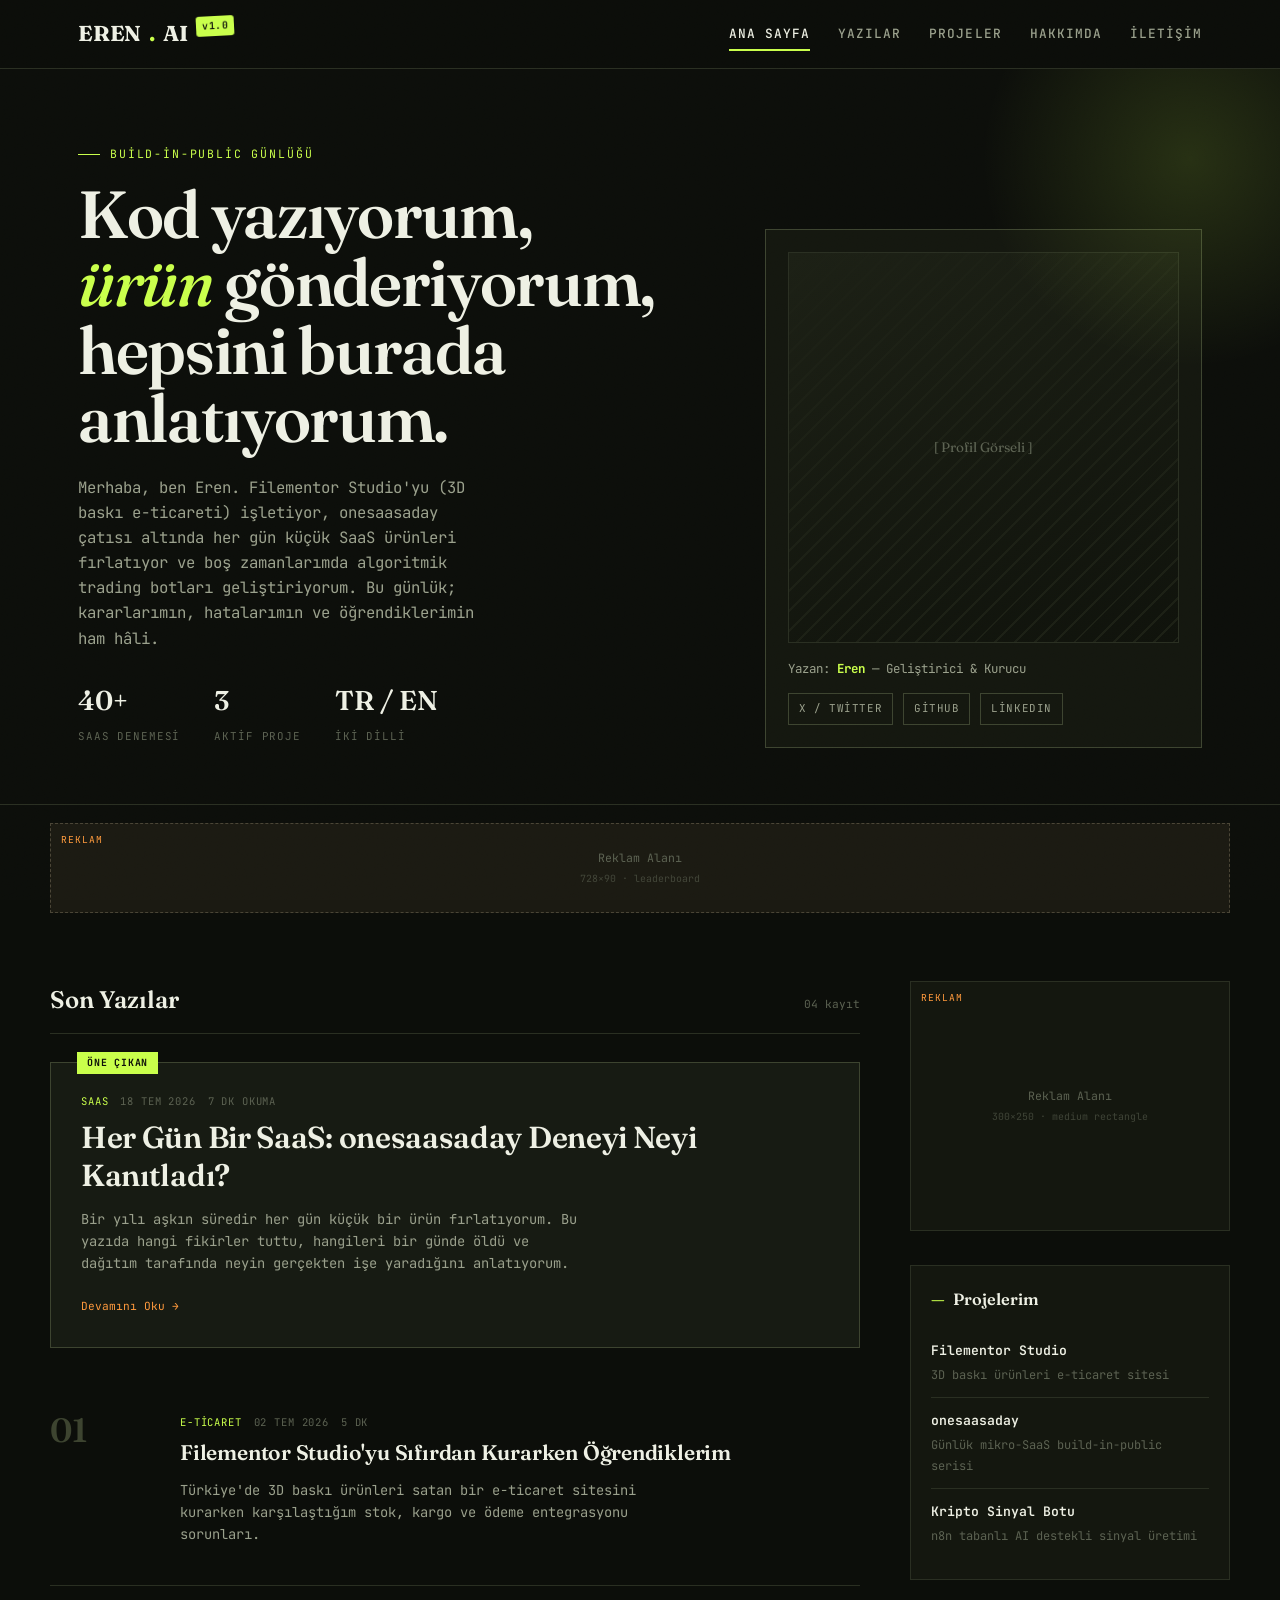
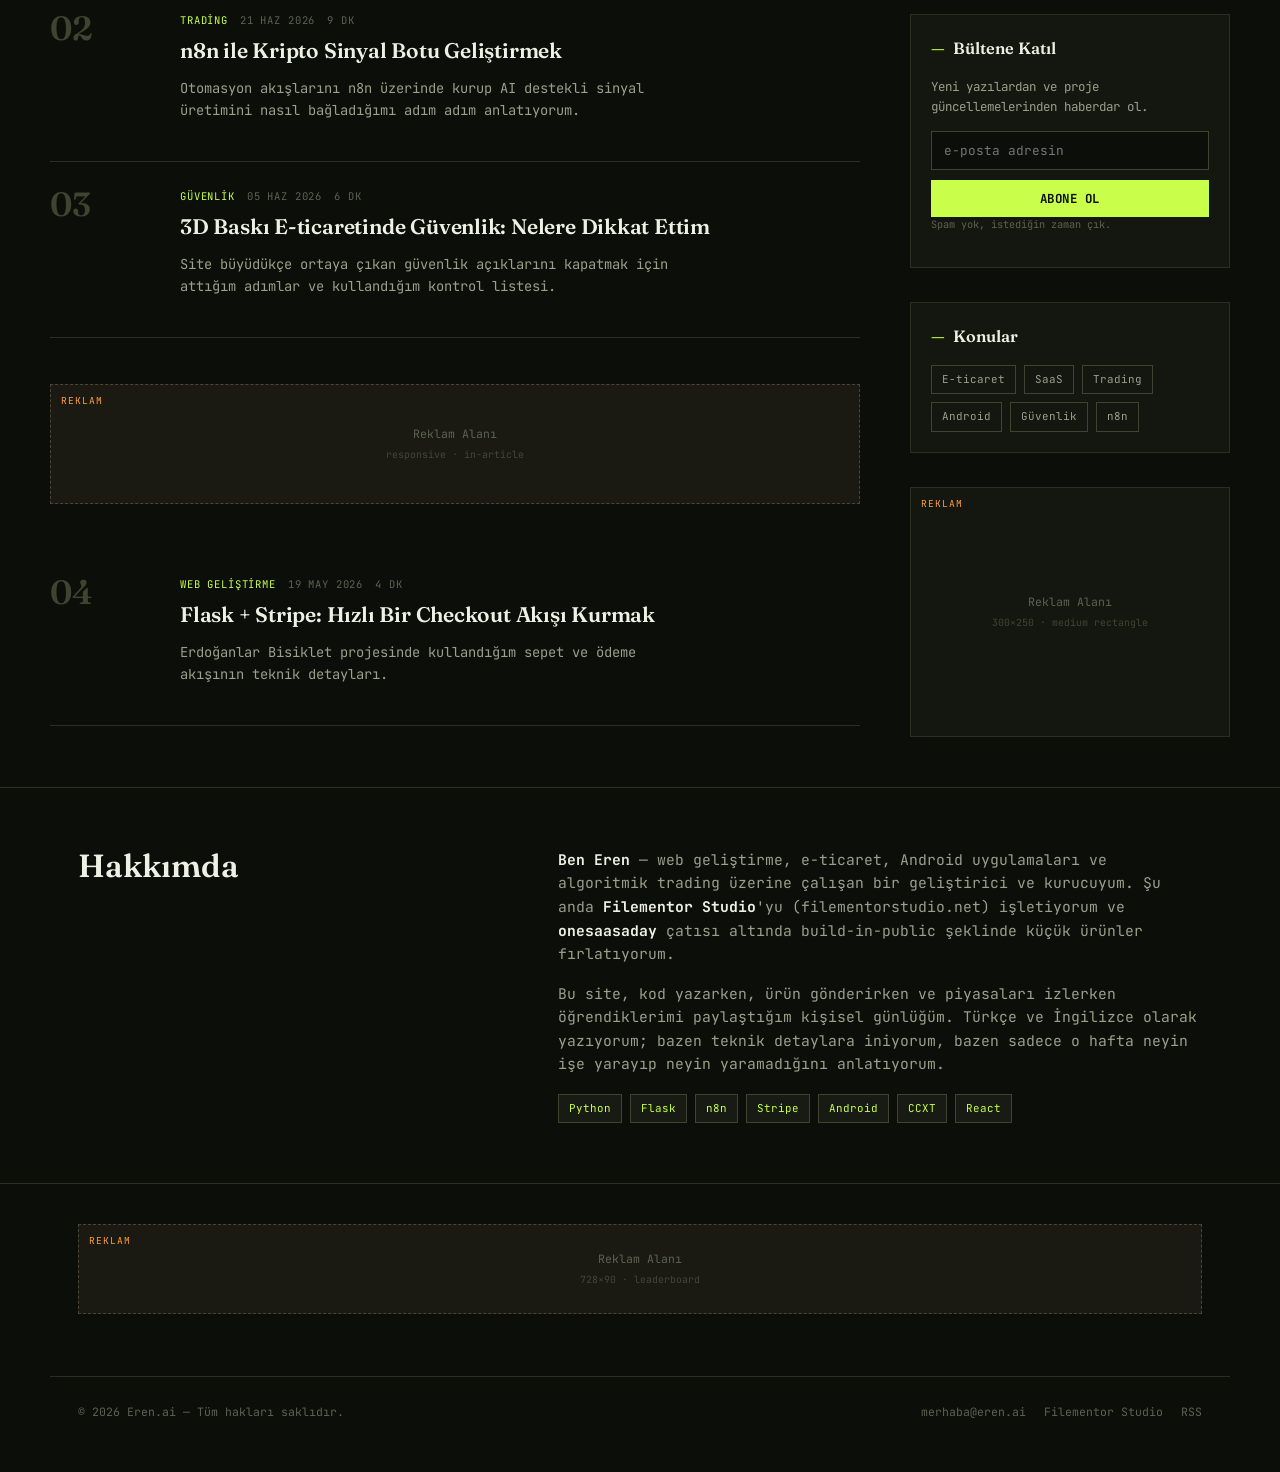
==== index.html @ 1135fdbc "Add files via upload" ====
<!DOCTYPE html>
<html lang="tr">
<head>
<meta charset="UTF-8">
<meta name="viewport" content="width=device-width, initial-scale=1.0">
<title>Eren.ai — Kod, Ticaret ve Build-in-Public Günlüğü</title>
<meta name="description" content="Filementor Studio, onesaasaday ve algoritmik trading üzerine build-in-public günlüğü.">
<link rel="stylesheet" href="css/style.css">
</head>
<body>

<header class="topbar">
  <div class="wrap">
    <a href="index.html" class="logo">EREN<span class="dot">.</span>AI <span class="tag">v1.0</span></a>
    <nav class="main-nav">
      <a href="index.html" class="active">Ana Sayfa</a>
      <a href="#yazilar">Yazılar</a>
      <a href="#projeler">Projeler</a>
      <a href="#hakkimda">Hakkımda</a>
      <a href="#iletisim">İletişim</a>
    </nav>
    <button class="nav-toggle">☰</button>
  </div>
</header>

<section class="hero">
  <div class="wrap hero-grid">
    <div>
      <p class="eyebrow">build-in-public günlüğü</p>
      <h1 class="hero-title">Kod yazıyorum,<br><em>ürün</em> gönderiyorum,<br>hepsini burada anlatıyorum.</h1>
      <p class="hero-desc">
        Merhaba, ben Eren. Filementor Studio'yu (3D baskı e-ticareti) işletiyor, onesaasaday
        çatısı altında her gün küçük SaaS ürünleri fırlatıyor ve boş zamanlarımda algoritmik
        trading botları geliştiriyorum. Bu günlük; kararlarımın, hatalarımın ve öğrendiklerimin
        ham hâli.
      </p>
      <div class="hero-stats">
        <div class="stat"><b>40+</b><span>SaaS Denemesi</span></div>
        <div class="stat"><b>3</b><span>Aktif Proje</span></div>
        <div class="stat"><b>TR / EN</b><span>İki Dilli</span></div>
      </div>
    </div>
    <div class="avatar-block">
      <div class="frame">[ Profil Görseli ]</div>
      <div class="handle">Yazan: <b>Eren</b> — Geliştirici &amp; Kurucu</div>
      <div class="social-row">
        <a href="#" target="_blank" rel="noopener">X / Twitter</a>
        <a href="#" target="_blank" rel="noopener">GitHub</a>
        <a href="#" target="_blank" rel="noopener">LinkedIn</a>
      </div>
    </div>
  </div>
</section>

<!-- ============ TOP LEADERBOARD AD ============ -->
<div class="wrap ad-leaderboard-wrap">
  <div class="ad-slot ad-leaderboard" id="ad-slot-top">
    <span class="ad-label">Reklam</span>
    <span class="ad-placeholder">Reklam Alanı</span>
    <span class="ad-size">728×90 · leaderboard</span>
  </div>
</div>

<main class="wrap content-grid" id="yazilar">
  <div class="posts-col">

    <div class="section-head">
      <h2>Son Yazılar</h2>
      <span class="count">04 kayıt</span>
    </div>

    <!-- Featured post -->
    <article class="featured">
      <div class="post-meta"><span class="cat">SaaS</span><span>18 Tem 2026</span><span>7 dk okuma</span></div>
      <h2 class="post-title"><a href="post.html">Her Gün Bir SaaS: onesaasaday Deneyi Neyi Kanıtladı?</a></h2>
      <p class="post-excerpt">
        Bir yılı aşkın süredir her gün küçük bir ürün fırlatıyorum. Bu yazıda hangi fikirler
        tuttu, hangileri bir günde öldü ve dağıtım tarafında neyin gerçekten işe yaradığını
        anlatıyorum.
      </p>
      <a class="read-more" href="post.html">Devamını Oku →</a>
    </article>

    <div class="post-list">
      <article class="post-card">
        <div class="pnum">01</div>
        <div>
          <div class="post-meta"><span class="cat">E-ticaret</span><span>02 Tem 2026</span><span>5 dk</span></div>
          <h3 class="post-title"><a href="post.html">Filementor Studio'yu Sıfırdan Kurarken Öğrendiklerim</a></h3>
          <p class="post-excerpt">Türkiye'de 3D baskı ürünleri satan bir e-ticaret sitesini kurarken karşılaştığım stok, kargo ve ödeme entegrasyonu sorunları.</p>
        </div>
      </article>

      <article class="post-card">
        <div class="pnum">02</div>
        <div>
          <div class="post-meta"><span class="cat">Trading</span><span>21 Haz 2026</span><span>9 dk</span></div>
          <h3 class="post-title"><a href="post.html">n8n ile Kripto Sinyal Botu Geliştirmek</a></h3>
          <p class="post-excerpt">Otomasyon akışlarını n8n üzerinde kurup AI destekli sinyal üretimini nasıl bağladığımı adım adım anlatıyorum.</p>
        </div>
      </article>

      <article class="post-card">
        <div class="pnum">03</div>
        <div>
          <div class="post-meta"><span class="cat">Güvenlik</span><span>05 Haz 2026</span><span>6 dk</span></div>
          <h3 class="post-title"><a href="post.html">3D Baskı E-ticaretinde Güvenlik: Nelere Dikkat Ettim</a></h3>
          <p class="post-excerpt">Site büyüdükçe ortaya çıkan güvenlik açıklarını kapatmak için attığım adımlar ve kullandığım kontrol listesi.</p>
        </div>
      </article>

      <!-- ============ INLINE AD ============ -->
      <div class="ad-slot ad-inline" id="ad-slot-inline">
        <span class="ad-label">Reklam</span>
        <span class="ad-placeholder">Reklam Alanı</span>
        <span class="ad-size">responsive · in-article</span>
      </div>

      <article class="post-card">
        <div class="pnum">04</div>
        <div>
          <div class="post-meta"><span class="cat">Web Geliştirme</span><span>19 May 2026</span><span>4 dk</span></div>
          <h3 class="post-title"><a href="post.html">Flask + Stripe: Hızlı Bir Checkout Akışı Kurmak</a></h3>
          <p class="post-excerpt">Erdoğanlar Bisiklet projesinde kullandığım sepet ve ödeme akışının teknik detayları.</p>
        </div>
      </article>
    </div>
  </div>

  <aside class="sidebar" id="projeler">
    <div class="side-block ad-slot ad-rect" id="ad-slot-sidebar-top">
      <span class="ad-label">Reklam</span>
      <span class="ad-placeholder">Reklam Alanı</span>
      <span class="ad-size">300×250 · medium rectangle</span>
    </div>

    <div class="side-block">
      <h3>Projelerim</h3>
      <a class="project-item" href="https://filementorstudio.net" target="_blank" rel="noopener">
        <span class="pname">Filementor Studio</span>
        <span class="pdesc">3D baskı ürünleri e-ticaret sitesi</span>
      </a>
      <a class="project-item" href="#" target="_blank" rel="noopener">
        <span class="pname">onesaasaday</span>
        <span class="pdesc">Günlük mikro-SaaS build-in-public serisi</span>
      </a>
      <a class="project-item" href="#" target="_blank" rel="noopener">
        <span class="pname">Kripto Sinyal Botu</span>
        <span class="pdesc">n8n tabanlı AI destekli sinyal üretimi</span>
      </a>
    </div>

    <div class="side-block newsletter">
      <h3>Bültene Katıl</h3>
      <p>Yeni yazılardan ve proje güncellemelerinden haberdar ol.</p>
      <form onsubmit="event.preventDefault(); alert('Form gönderimi için bir e-posta servisi (ör. Mailchimp, Buttondown) bağlamanız gerekir.');">
        <input type="email" placeholder="e-posta adresin" required>
        <button type="submit">Abone Ol</button>
      </form>
      <p class="fine">Spam yok, istediğin zaman çık.</p>
    </div>

    <div class="side-block">
      <h3>Konular</h3>
      <div class="tag-cloud">
        <a href="#">E-ticaret</a>
        <a href="#">SaaS</a>
        <a href="#">Trading</a>
        <a href="#">Android</a>
        <a href="#">Güvenlik</a>
        <a href="#">n8n</a>
      </div>
    </div>

    <div class="side-block ad-slot ad-rect" id="ad-slot-sidebar-bottom">
      <span class="ad-label">Reklam</span>
      <span class="ad-placeholder">Reklam Alanı</span>
      <span class="ad-size">300×250 · medium rectangle</span>
    </div>
  </aside>
</main>

<section class="about-strip" id="hakkimda">
  <div class="wrap about-grid">
    <h2>Hakkımda</h2>
    <div class="about-copy">
      <p>
        <strong>Ben Eren</strong> — web geliştirme, e-ticaret, Android uygulamaları ve
        algoritmik trading üzerine çalışan bir geliştirici ve kurucuyum. Şu anda
        <strong>Filementor Studio</strong>'yu (filementorstudio.net) işletiyorum ve
        <strong>onesaasaday</strong> çatısı altında build-in-public şeklinde küçük ürünler
        fırlatıyorum.
      </p>
      <p>
        Bu site, kod yazarken, ürün gönderirken ve piyasaları izlerken öğrendiklerimi
        paylaştığım kişisel günlüğüm. Türkçe ve İngilizce olarak yazıyorum; bazen teknik
        detaylara iniyorum, bazen sadece o hafta neyin işe yarayıp neyin yaramadığını anlatıyorum.
      </p>
      <div class="skill-tags">
        <span>Python</span><span>Flask</span><span>n8n</span><span>Stripe</span>
        <span>Android</span><span>CCXT</span><span>React</span>
      </div>
    </div>
  </div>
</section>

<!-- ============ FOOTER AD ============ -->
<div class="wrap" style="padding-top:40px;">
  <div class="ad-slot ad-footer" id="ad-slot-footer">
    <span class="ad-label">Reklam</span>
    <span class="ad-placeholder">Reklam Alanı</span>
    <span class="ad-size">728×90 · leaderboard</span>
  </div>
</div>

<footer id="iletisim">
  <div class="wrap footer-grid">
    <div>© 2026 Eren.ai — Tüm hakları saklıdır.</div>
    <div class="flinks">
      <a href="mailto:merhaba@eren.ai">merhaba@eren.ai</a>
      <a href="https://filementorstudio.net" target="_blank" rel="noopener">Filementor Studio</a>
      <a href="#">RSS</a>
    </div>
  </div>
</footer>

<script src="js/script.js"></script>
</body>
</html>
---- css/style.css ----
/* =========================================================
   EREN.AI — build-in-public dev journal
   Aesthetic: dark terminal-editorial, serif display + mono meta,
   lime/amber accent, grain texture, asymmetric grid.
   ========================================================= */

@import url('https://fonts.googleapis.com/css2?family=Fraunces:ital,opsz,wght@0,9..144,300;0,9..144,500;0,9..144,600;0,9..144,700;1,9..144,500&family=JetBrains+Mono:wght@400;500;600;700&display=swap');

:root{
  --bg:            #0c0e0a;
  --bg-raised:     #14170f;
  --bg-card:       #171b13;
  --ink:           #eef0e4;
  --ink-dim:       #9aa08c;
  --ink-faint:     #5c6252;
  --lime:          #c9ff4b;
  --lime-dim:      #7f9c3a;
  --amber:         #ff9a3d;
  --line:          #2a2f22;
  --line-bright:   #3d4430;
  --ad-border:     #4a4536;
  --ad-bg:         #1b1a12;

  --serif: 'Fraunces', Georgia, serif;
  --mono: 'JetBrains Mono', 'SFMono-Regular', Menlo, monospace;

  --max: 1180px;
}

*{ box-sizing: border-box; }
html{ scroll-behavior: smooth; }

body{
  margin:0;
  background: var(--bg);
  color: var(--ink);
  font-family: var(--mono);
  font-size: 16px;
  line-height: 1.6;
  position: relative;
}

/* grain overlay */
body::before{
  content:"";
  position: fixed; inset:0;
  pointer-events:none;
  z-index: 500;
  opacity:.05;
  background-image: url("data:image/svg+xml,%3Csvg xmlns='http://www.w3.org/2000/svg' width='120' height='120'%3E%3Cfilter id='n'%3E%3CfeTurbulence type='fractalNoise' baseFrequency='0.9' numOctaves='2' stitchTiles='stitch'/%3E%3C/filter%3E%3Crect width='100%25' height='100%25' filter='url(%23n)'/%3E%3C/svg%3E");
  mix-blend-mode: overlay;
}

a{ color: inherit; text-decoration: none; }
img{ max-width:100%; display:block; }

.wrap{ max-width: var(--max); margin: 0 auto; padding: 0 28px; }

::selection{ background: var(--lime); color:#0c0e0a; }

/* -------------------- top bar -------------------- */
.topbar{
  border-bottom: 1px solid var(--line);
  position: sticky; top:0; z-index: 100;
  background: rgba(12,14,10,.88);
  backdrop-filter: blur(8px);
}
.topbar .wrap{
  display:flex; align-items:center; justify-content:space-between;
  height: 68px;
}
.logo{
  font-family: var(--serif);
  font-weight: 700;
  font-size: 1.35rem;
  letter-spacing: -.01em;
  display:flex; align-items:center; gap:8px;
}
.logo .dot{ color: var(--lime); }
.logo .tag{
  font-family: var(--mono); font-size:.62rem; font-weight:600;
  color: var(--bg); background: var(--lime);
  padding: 2px 6px; border-radius: 3px; letter-spacing:.06em;
  transform: translateY(-8px) rotate(-3deg);
}
nav.main-nav{ display:flex; gap: 28px; align-items:center; }
nav.main-nav a{
  font-size:.8rem; text-transform:uppercase; letter-spacing:.08em;
  color: var(--ink-dim); font-weight:500;
  position:relative; padding: 4px 0;
}
nav.main-nav a:hover{ color: var(--lime); }
nav.main-nav a.active{ color: var(--ink); }
nav.main-nav a.active::after{
  content:""; position:absolute; left:0; right:0; bottom:-3px; height:2px; background: var(--lime);
}
.nav-toggle{ display:none; background:none; border:1px solid var(--line-bright); color:var(--ink); padding:8px 10px; border-radius:4px; font-family:var(--mono); }

/* -------------------- hero -------------------- */
.hero{
  padding: 76px 0 56px;
  border-bottom: 1px solid var(--line);
  position: relative;
  overflow: hidden;
}
.hero::after{
  content:""; position:absolute; top:-120px; right:-120px;
  width:420px; height:420px; border-radius:50%;
  background: radial-gradient(circle, rgba(201,255,75,.14), transparent 70%);
  pointer-events:none;
}
.hero-grid{
  display:grid; grid-template-columns: 1.3fr .9fr; gap: 56px; align-items:end;
}
.eyebrow{
  font-size:.72rem; letter-spacing:.16em; text-transform:uppercase;
  color: var(--lime); margin: 0 0 18px; display:flex; align-items:center; gap:10px;
}
.eyebrow::before{ content:""; width:22px; height:1px; background:var(--lime); display:inline-block; }
h1.hero-title{
  font-family: var(--serif);
  font-weight: 600;
  font-size: clamp(2.6rem, 5.2vw, 4.4rem);
  line-height: 1.02;
  letter-spacing: -.02em;
  margin: 0 0 22px;
}
h1.hero-title em{ font-style: italic; color: var(--lime); font-weight:500; }
.hero-desc{
  color: var(--ink-dim); font-size: .98rem; max-width: 46ch; margin: 0 0 28px;
}
.hero-stats{ display:flex; gap: 34px; flex-wrap:wrap; }
.stat b{ display:block; font-family: var(--serif); font-size:1.7rem; color: var(--ink); font-weight:600; }
.stat span{ font-size:.68rem; color: var(--ink-faint); text-transform:uppercase; letter-spacing:.08em; }

.avatar-block{
  border: 1px solid var(--line-bright);
  background: var(--bg-raised);
  padding: 22px;
  position: relative;
}
.avatar-block .frame{
  aspect-ratio: 1/1;
  background:
    repeating-linear-gradient(135deg, #1c2015 0 2px, transparent 2px 14px),
    linear-gradient(160deg, #1c2015, #0f120b);
  border: 1px solid var(--line);
  display:flex; align-items:center; justify-content:center;
  font-family: var(--serif); color: var(--ink-faint); font-size:.85rem; text-align:center;
  margin-bottom: 16px;
}
.avatar-block .handle{ font-size:.78rem; color: var(--ink-dim); }
.avatar-block .handle b{ color: var(--lime); }
.social-row{ display:flex; gap:10px; margin-top:14px; flex-wrap:wrap; }
.social-row a{
  font-size:.68rem; border:1px solid var(--line-bright); padding:6px 10px;
  text-transform:uppercase; letter-spacing:.05em; color:var(--ink-dim);
}
.social-row a:hover{ color: var(--lime); border-color: var(--lime-dim); }

/* -------------------- ad slots -------------------- */
.ad-slot{
  border: 1px dashed var(--ad-border);
  background: var(--ad-bg);
  color: var(--ink-faint);
  display:flex; flex-direction:column; align-items:center; justify-content:center;
  text-align:center;
  position: relative;
  min-height: 100px;
}
.ad-slot .ad-label{
  position:absolute; top:8px; left:10px;
  font-size:.6rem; letter-spacing:.1em; text-transform:uppercase;
  color: var(--amber);
}
.ad-slot .ad-placeholder{ font-size:.72rem; color: var(--ink-faint); }
.ad-slot .ad-size{ font-size:.62rem; color: var(--ink-faint); margin-top:4px; opacity:.6; }

.ad-leaderboard{ min-height: 90px; margin: 0 0 8px; }
.ad-leaderboard-wrap{ padding: 18px 0 6px; }
.ad-rect{ min-height: 250px; }
.ad-inline{ min-height: 120px; margin: 46px 0; }
.ad-footer{ min-height: 90px; }

/* -------------------- layout: posts + sidebar -------------------- */
.content-grid{
  display:grid;
  grid-template-columns: 1fr 320px;
  gap: 50px;
  padding: 54px 0 20px;
}
.section-head{
  display:flex; align-items:baseline; justify-content:space-between;
  margin-bottom: 28px; border-bottom:1px solid var(--line); padding-bottom:14px;
}
.section-head h2{
  font-family: var(--serif); font-weight:600; font-size:1.5rem; margin:0;
}
.section-head .count{ font-size:.7rem; color: var(--ink-faint); }

.post-list{ display:flex; flex-direction:column; gap: 0; }
.post-card{
  display:grid; grid-template-columns: 108px 1fr; gap: 22px;
  padding: 26px 0; border-bottom: 1px solid var(--line);
  transition: transform .15s ease;
}
.post-card:hover{ transform: translateX(4px); }
.post-card .pnum{
  font-family: var(--serif); font-size: 2.1rem; color: var(--line-bright);
  font-weight:600; line-height:1;
}
.post-card:hover .pnum{ color: var(--lime-dim); }
.post-meta{
  display:flex; gap:12px; font-size:.66rem; text-transform:uppercase;
  letter-spacing:.08em; color: var(--ink-faint); margin-bottom:8px;
}
.post-meta .cat{ color: var(--lime); }
.post-title{
  font-family: var(--serif); font-size:1.32rem; font-weight:600;
  line-height:1.25; margin: 0 0 8px; letter-spacing:-.01em;
}
.post-card:hover .post-title{ color: var(--lime); }
.post-excerpt{ color: var(--ink-dim); font-size:.86rem; max-width: 62ch; }
.read-more{ font-size:.7rem; color: var(--amber); margin-top:10px; display:inline-block; }

/* featured post */
.featured{
  border: 1px solid var(--line-bright); background: var(--bg-card);
  padding: 30px; margin-bottom: 40px; position:relative;
}
.featured::before{
  content:"ÖNE ÇIKAN"; position:absolute; top:-11px; left:26px;
  background: var(--lime); color:#0c0e0a; font-size:.62rem; font-weight:700;
  padding:3px 10px; letter-spacing:.08em;
}
.featured .post-title{ font-size: 1.9rem; }

/* sidebar */
.sidebar{ display:flex; flex-direction:column; gap: 34px; }
.side-block{ border: 1px solid var(--line); padding: 20px; background: var(--bg-raised); }
.side-block h3{
  font-family: var(--serif); font-size:1.02rem; margin:0 0 16px; font-weight:600;
  display:flex; align-items:center; gap:8px;
}
.side-block h3::before{ content:"—"; color: var(--lime); }
.project-item{
  display:block; padding: 12px 0; border-bottom:1px solid var(--line);
  font-size:.82rem;
}
.project-item:last-child{ border-bottom:none; }
.project-item .pname{ color: var(--ink); font-weight:600; display:block; margin-bottom:3px; }
.project-item .pdesc{ color: var(--ink-faint); font-size:.75rem; }
.project-item:hover .pname{ color: var(--lime); }

.newsletter p{ font-size:.78rem; color: var(--ink-dim); margin: 0 0 14px; }
.newsletter form{ display:flex; flex-direction:column; gap:10px; }
.newsletter input{
  background: var(--bg); border:1px solid var(--line-bright); color: var(--ink);
  padding: 10px 12px; font-family: var(--mono); font-size:.8rem;
}
.newsletter input:focus{ outline: none; border-color: var(--lime); }
.newsletter button{
  background: var(--lime); color:#0c0e0a; border:none; padding: 10px 12px;
  font-family: var(--mono); font-weight:700; font-size:.78rem; letter-spacing:.04em;
  text-transform:uppercase; cursor:pointer;
}
.newsletter button:hover{ background: var(--amber); }
.newsletter .fine{ font-size:.64rem; color: var(--ink-faint); }

.tag-cloud{ display:flex; flex-wrap:wrap; gap:8px; }
.tag-cloud a{
  font-size:.68rem; border:1px solid var(--line-bright); padding:5px 10px;
  color: var(--ink-dim);
}
.tag-cloud a:hover{ color: var(--lime); border-color: var(--lime-dim); }

/* -------------------- about strip -------------------- */
.about-strip{
  border-top:1px solid var(--line); border-bottom:1px solid var(--line);
  padding: 60px 0; margin-top: 30px;
}
.about-grid{ display:grid; grid-template-columns: .8fr 1.2fr; gap: 50px; }
.about-grid h2{
  font-family: var(--serif); font-size: 2rem; font-weight:600; margin:0; line-height:1.15;
}
.about-copy p{ color: var(--ink-dim); font-size:.92rem; margin: 0 0 16px; }
.about-copy strong{ color: var(--ink); }
.skill-tags{ display:flex; flex-wrap:wrap; gap:8px; margin-top:18px; }
.skill-tags span{
  font-size:.68rem; background: var(--bg-card); border:1px solid var(--line-bright);
  padding:5px 10px; color: var(--lime);
}

/* -------------------- footer -------------------- */
footer{ padding: 40px 0 50px; }
.footer-grid{
  display:flex; justify-content:space-between; align-items:center; flex-wrap:wrap; gap:18px;
  padding-top: 26px; margin-top: 22px; border-top:1px solid var(--line);
  font-size:.72rem; color: var(--ink-faint);
}
.footer-grid .flinks{ display:flex; gap:18px; }
.footer-grid a:hover{ color: var(--lime); }

/* -------------------- responsive -------------------- */
@media (max-width: 880px){
  .hero-grid{ grid-template-columns: 1fr; }
  .content-grid{ grid-template-columns: 1fr; }
  .about-grid{ grid-template-columns: 1fr; }
  nav.main-nav{ display:none; }
  .nav-toggle{ display:inline-block; }
  .post-card{ grid-template-columns: 60px 1fr; }
  .post-card .pnum{ font-size:1.3rem; }
}
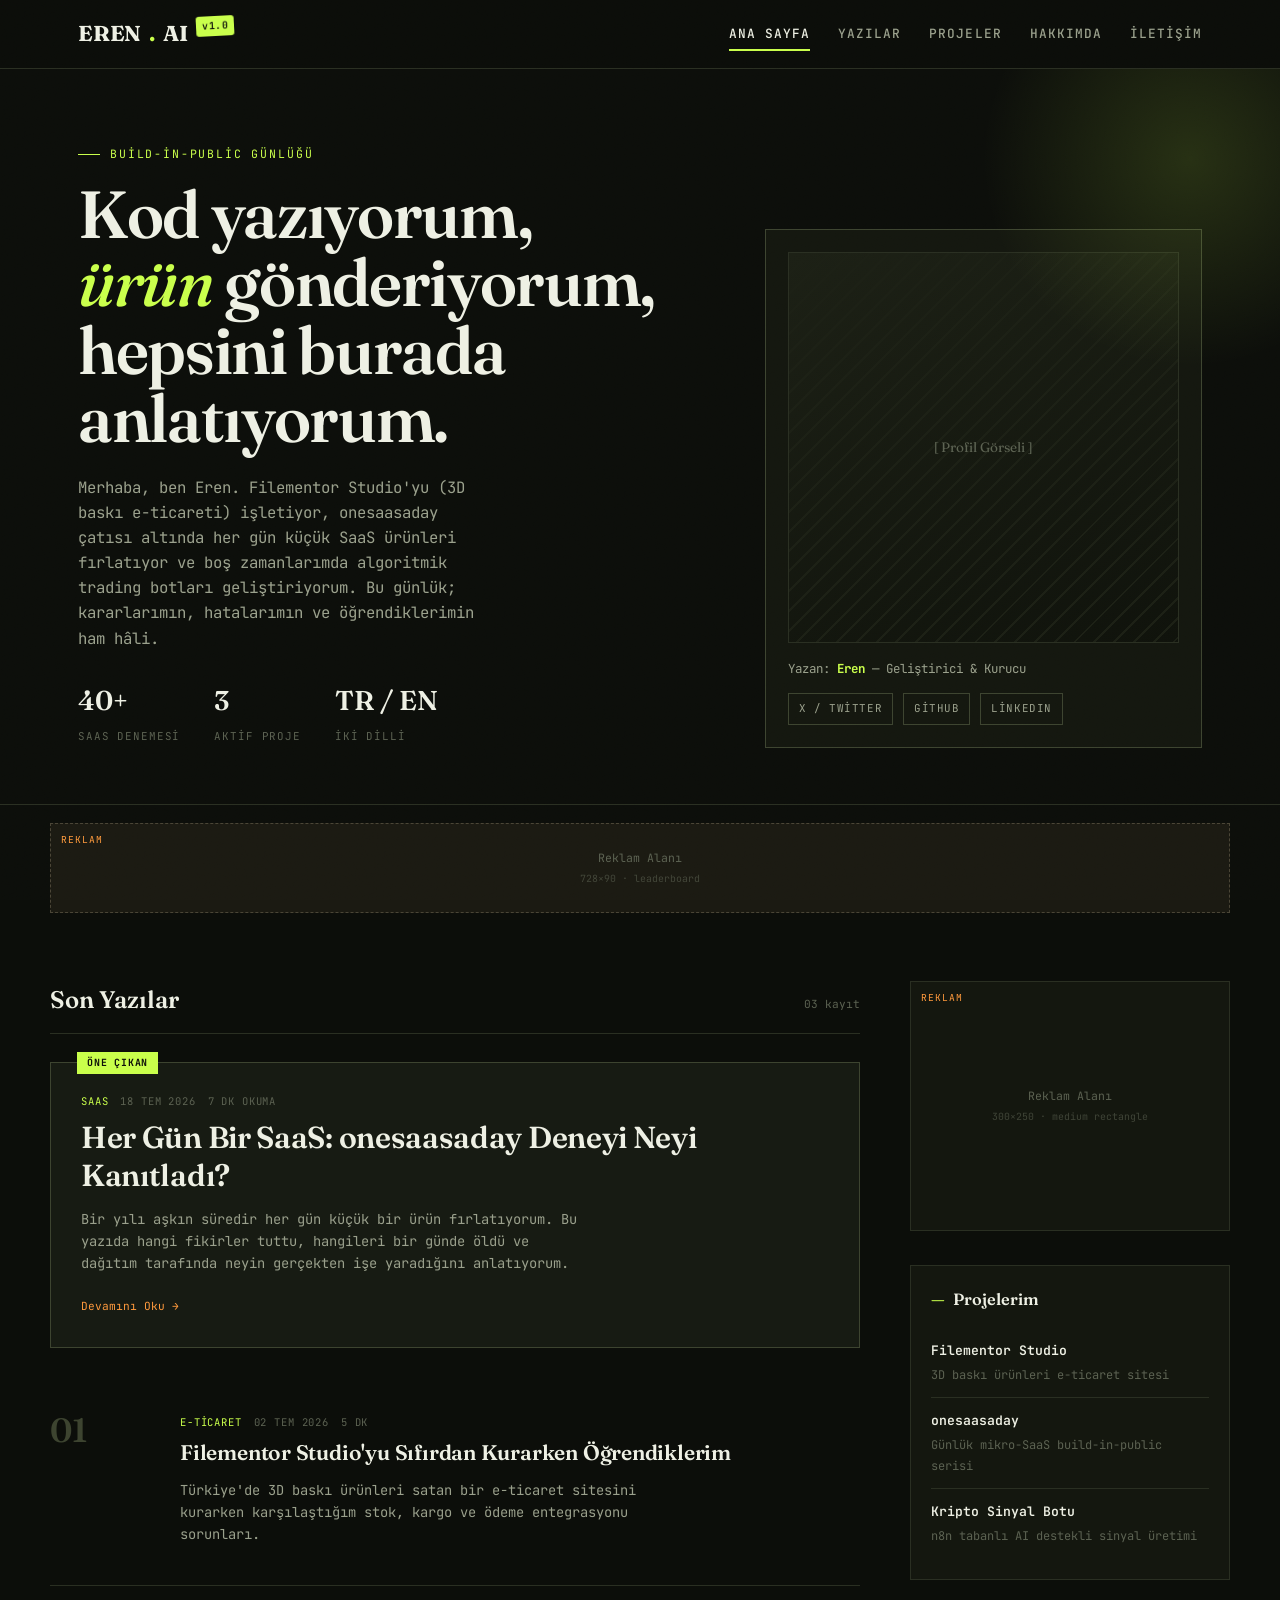
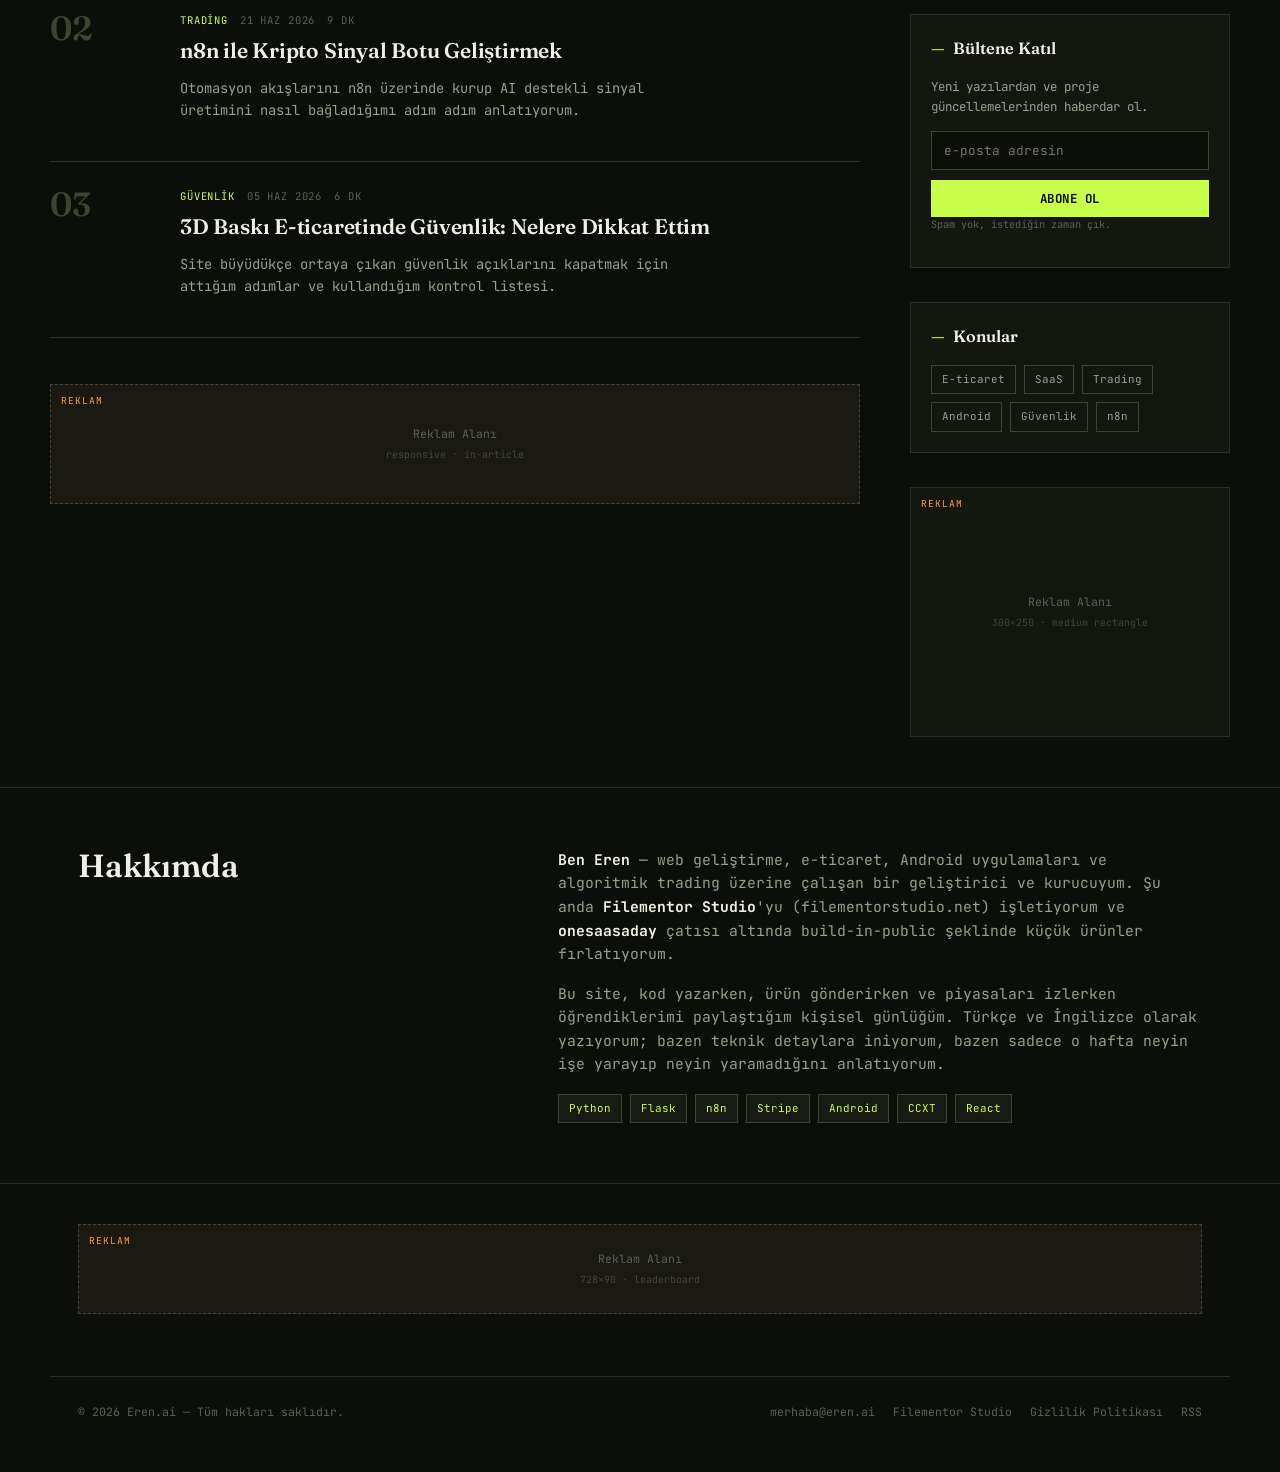
==== commit 083f6092: "Update post count and remove a post card Updated post count and removed a post card section from the" ====
--- a/index.html
+++ b/index.html
@@ -66,7 +66,7 @@
 
     <div class="section-head">
       <h2>Son Yazılar</h2>
-      <span class="count">04 kayıt</span>
+      <span class="count">03 kayıt</span>
     </div>
 
     <!-- Featured post -->
@@ -115,15 +115,6 @@
         <span class="ad-placeholder">Reklam Alanı</span>
         <span class="ad-size">responsive · in-article</span>
       </div>
-
-      <article class="post-card">
-        <div class="pnum">04</div>
-        <div>
-          <div class="post-meta"><span class="cat">Web Geliştirme</span><span>19 May 2026</span><span>4 dk</span></div>
-          <h3 class="post-title"><a href="post.html">Flask + Stripe: Hızlı Bir Checkout Akışı Kurmak</a></h3>
-          <p class="post-excerpt">Erdoğanlar Bisiklet projesinde kullandığım sepet ve ödeme akışının teknik detayları.</p>
-        </div>
-      </article>
     </div>
   </div>
 
@@ -219,6 +210,7 @@
     <div class="flinks">
       <a href="mailto:merhaba@eren.ai">merhaba@eren.ai</a>
       <a href="https://filementorstudio.net" target="_blank" rel="noopener">Filementor Studio</a>
+      <a href="privacy.html">Gizlilik Politikası</a>
       <a href="#">RSS</a>
     </div>
   </div>
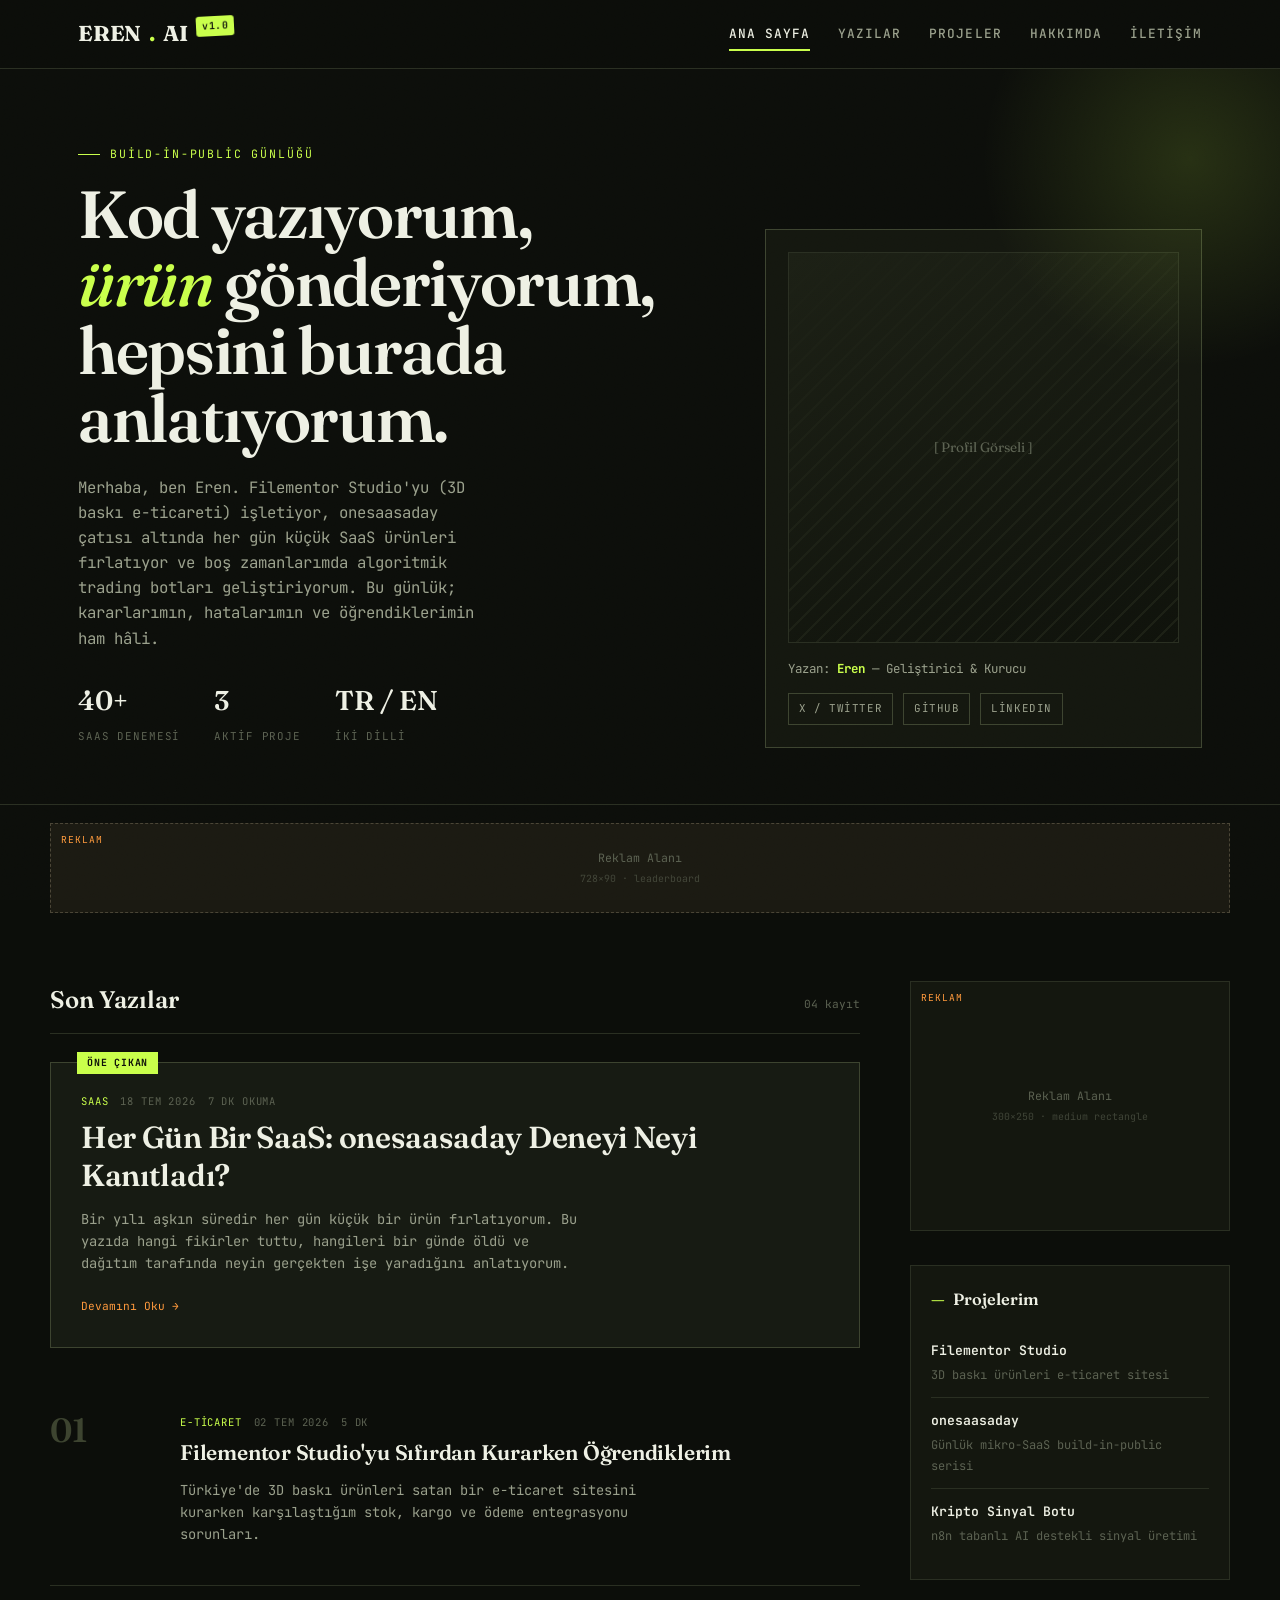
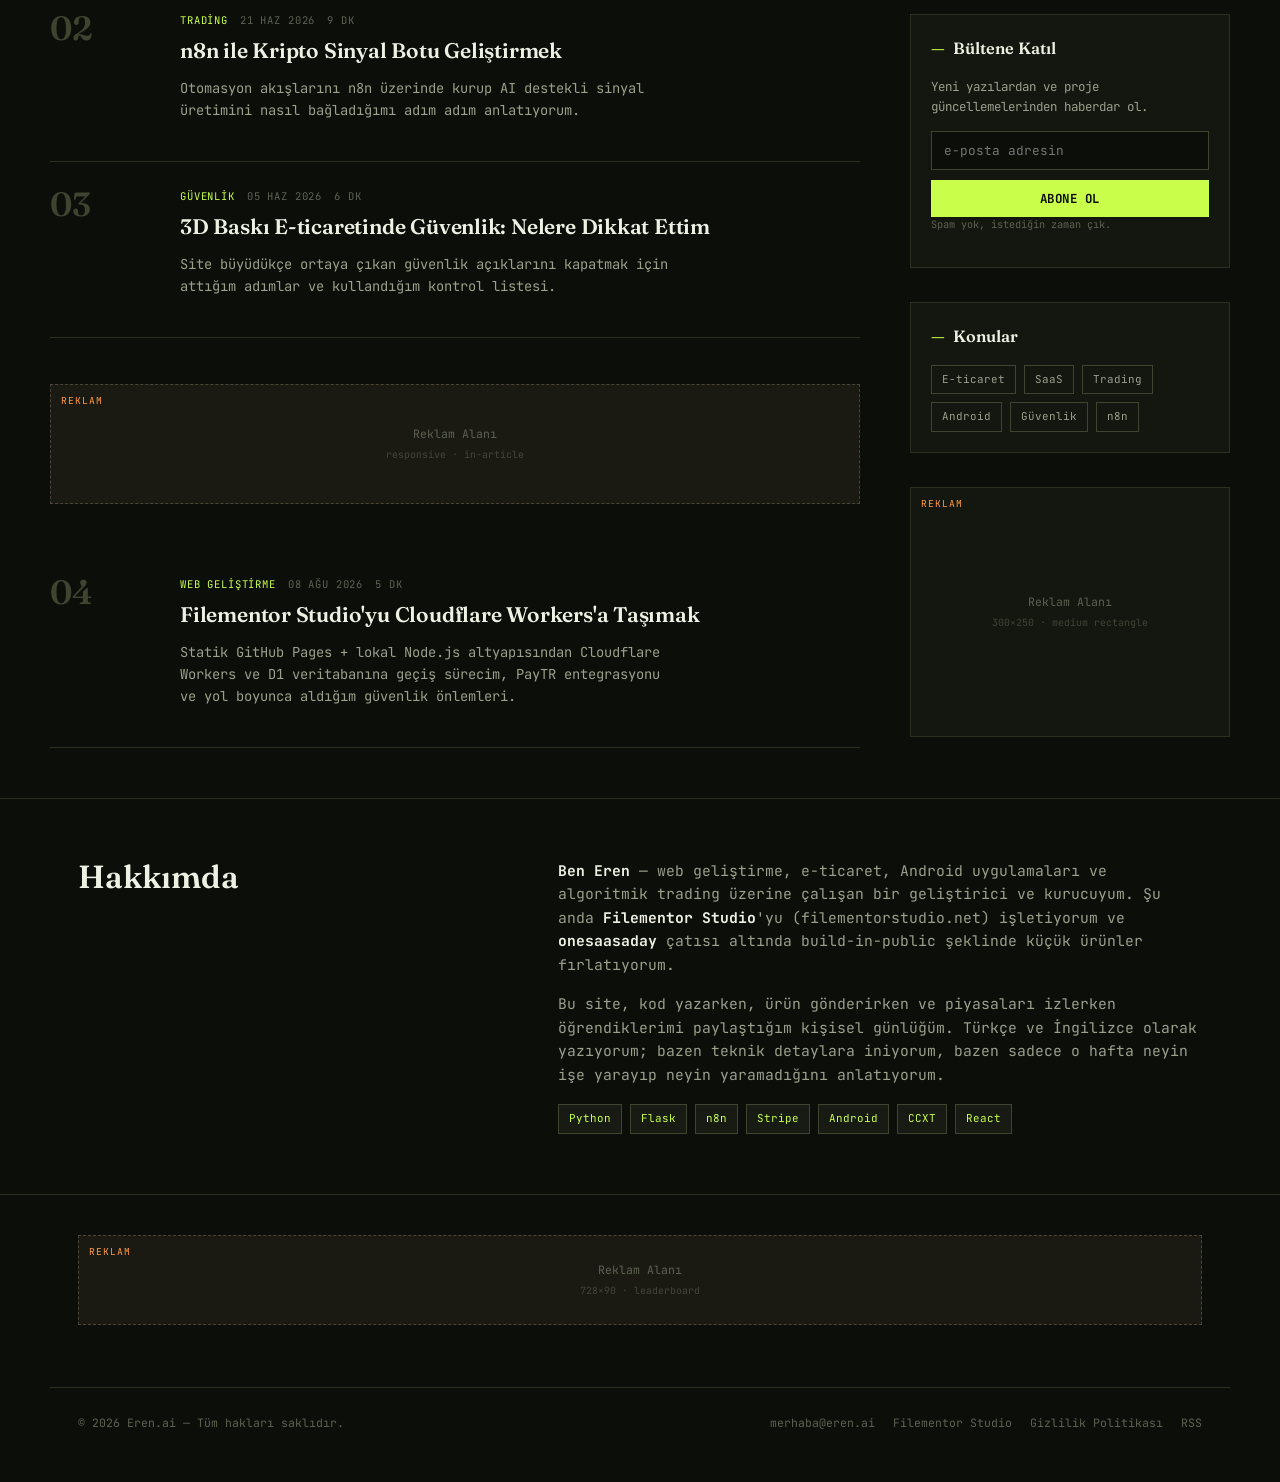
==== commit 6cacd5eb: "Update index.html" ====
--- a/index.html
+++ b/index.html
@@ -66,7 +66,7 @@
 
     <div class="section-head">
       <h2>Son Yazılar</h2>
-      <span class="count">03 kayıt</span>
+      <span class="count">04 kayıt</span>
     </div>
 
     <!-- Featured post -->
@@ -115,6 +115,15 @@
         <span class="ad-placeholder">Reklam Alanı</span>
         <span class="ad-size">responsive · in-article</span>
       </div>
+
+      <article class="post-card">
+        <div class="pnum">04</div>
+        <div>
+          <div class="post-meta"><span class="cat">Web Geliştirme</span><span>08 Ağu 2026</span><span>5 dk</span></div>
+          <h3 class="post-title"><a href="post.html">Filementor Studio'yu Cloudflare Workers'a Taşımak</a></h3>
+          <p class="post-excerpt">Statik GitHub Pages + lokal Node.js altyapısından Cloudflare Workers ve D1 veritabanına geçiş sürecim, PayTR entegrasyonu ve yol boyunca aldığım güvenlik önlemleri.</p>
+        </div>
+      </article>
     </div>
   </div>
 
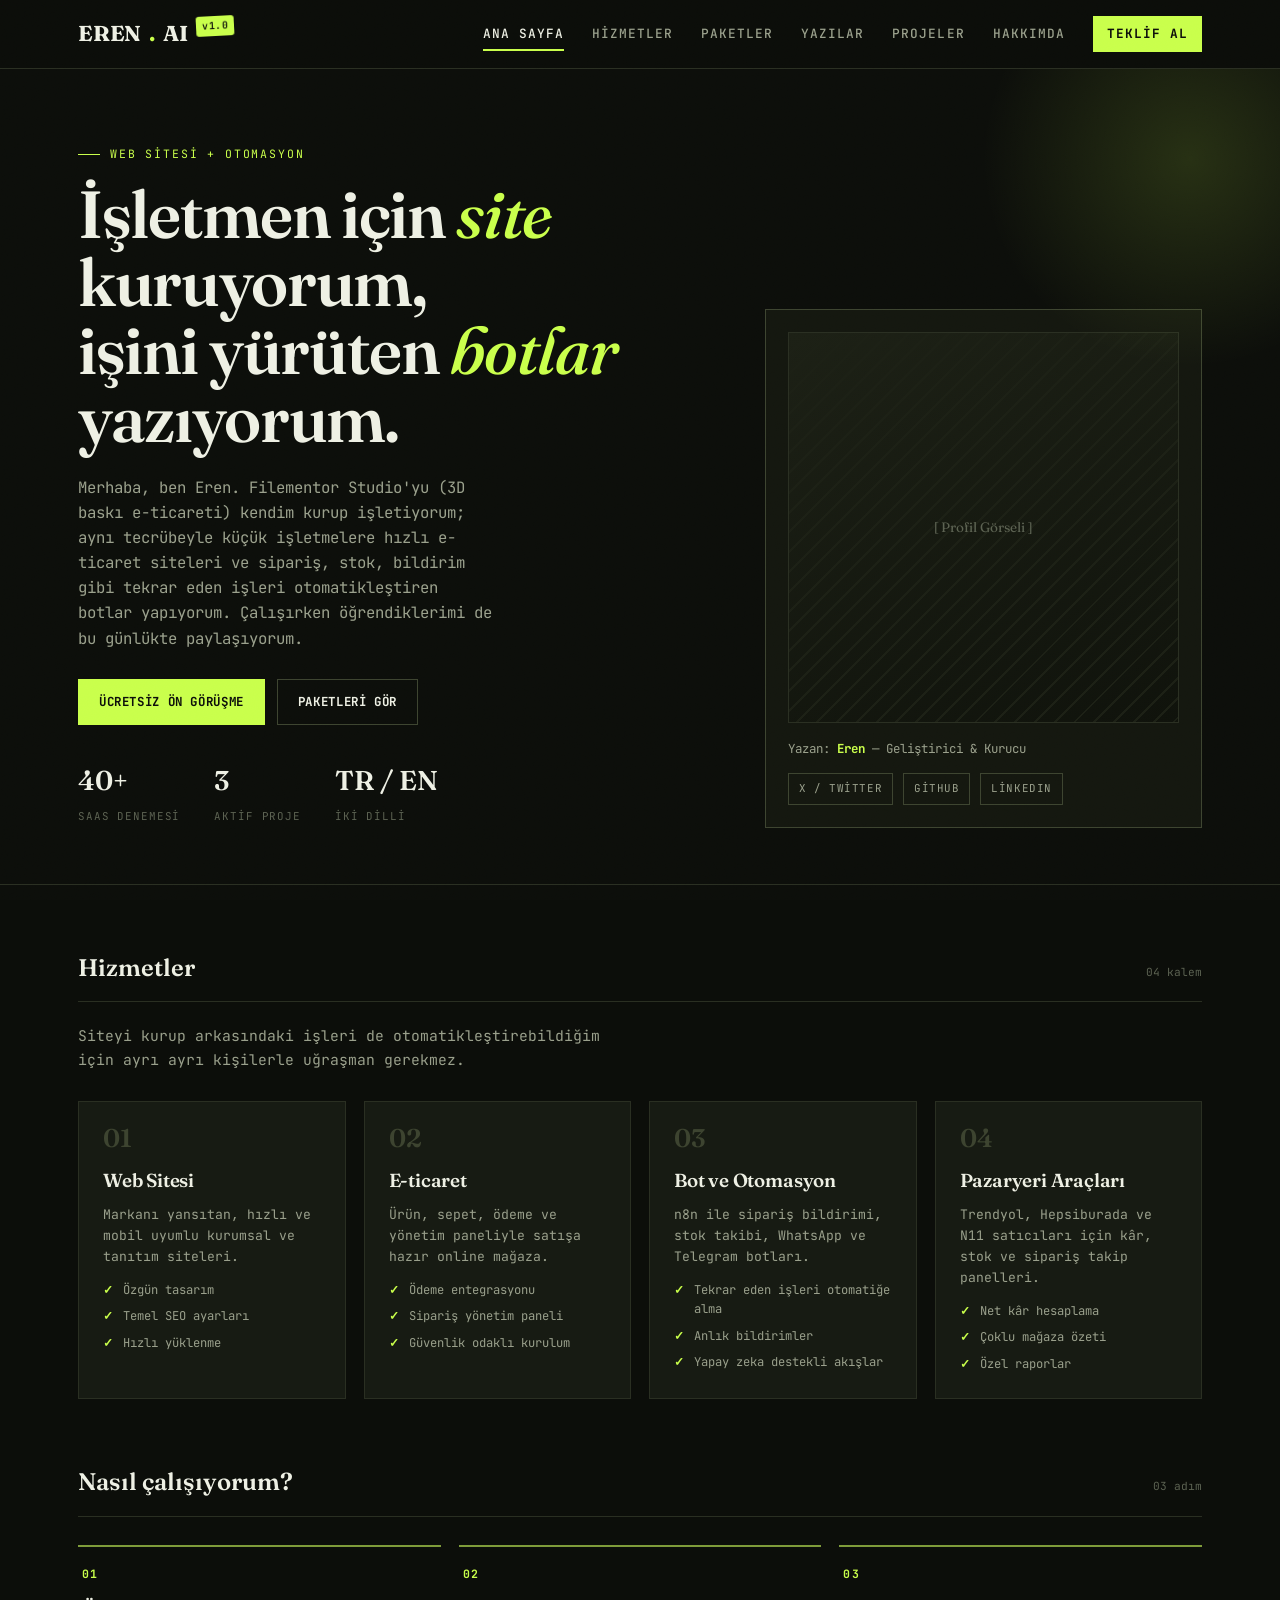
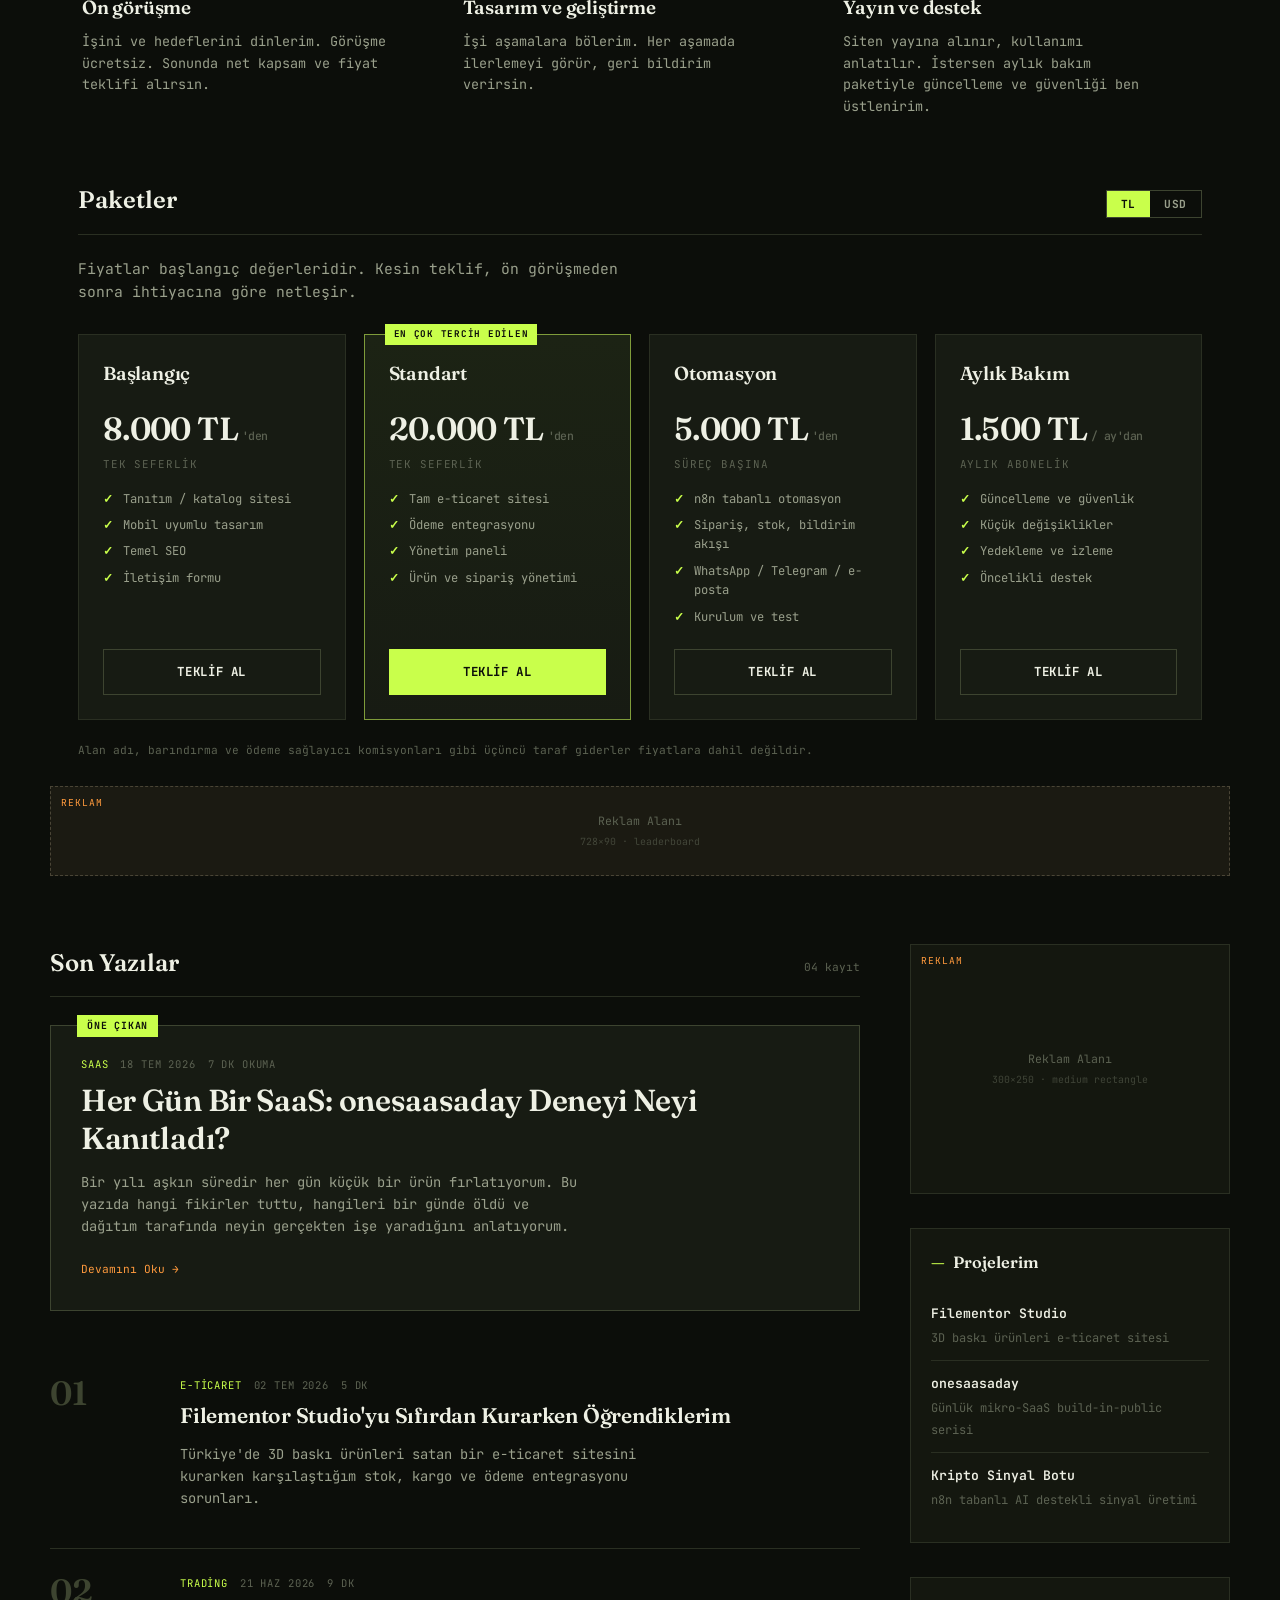
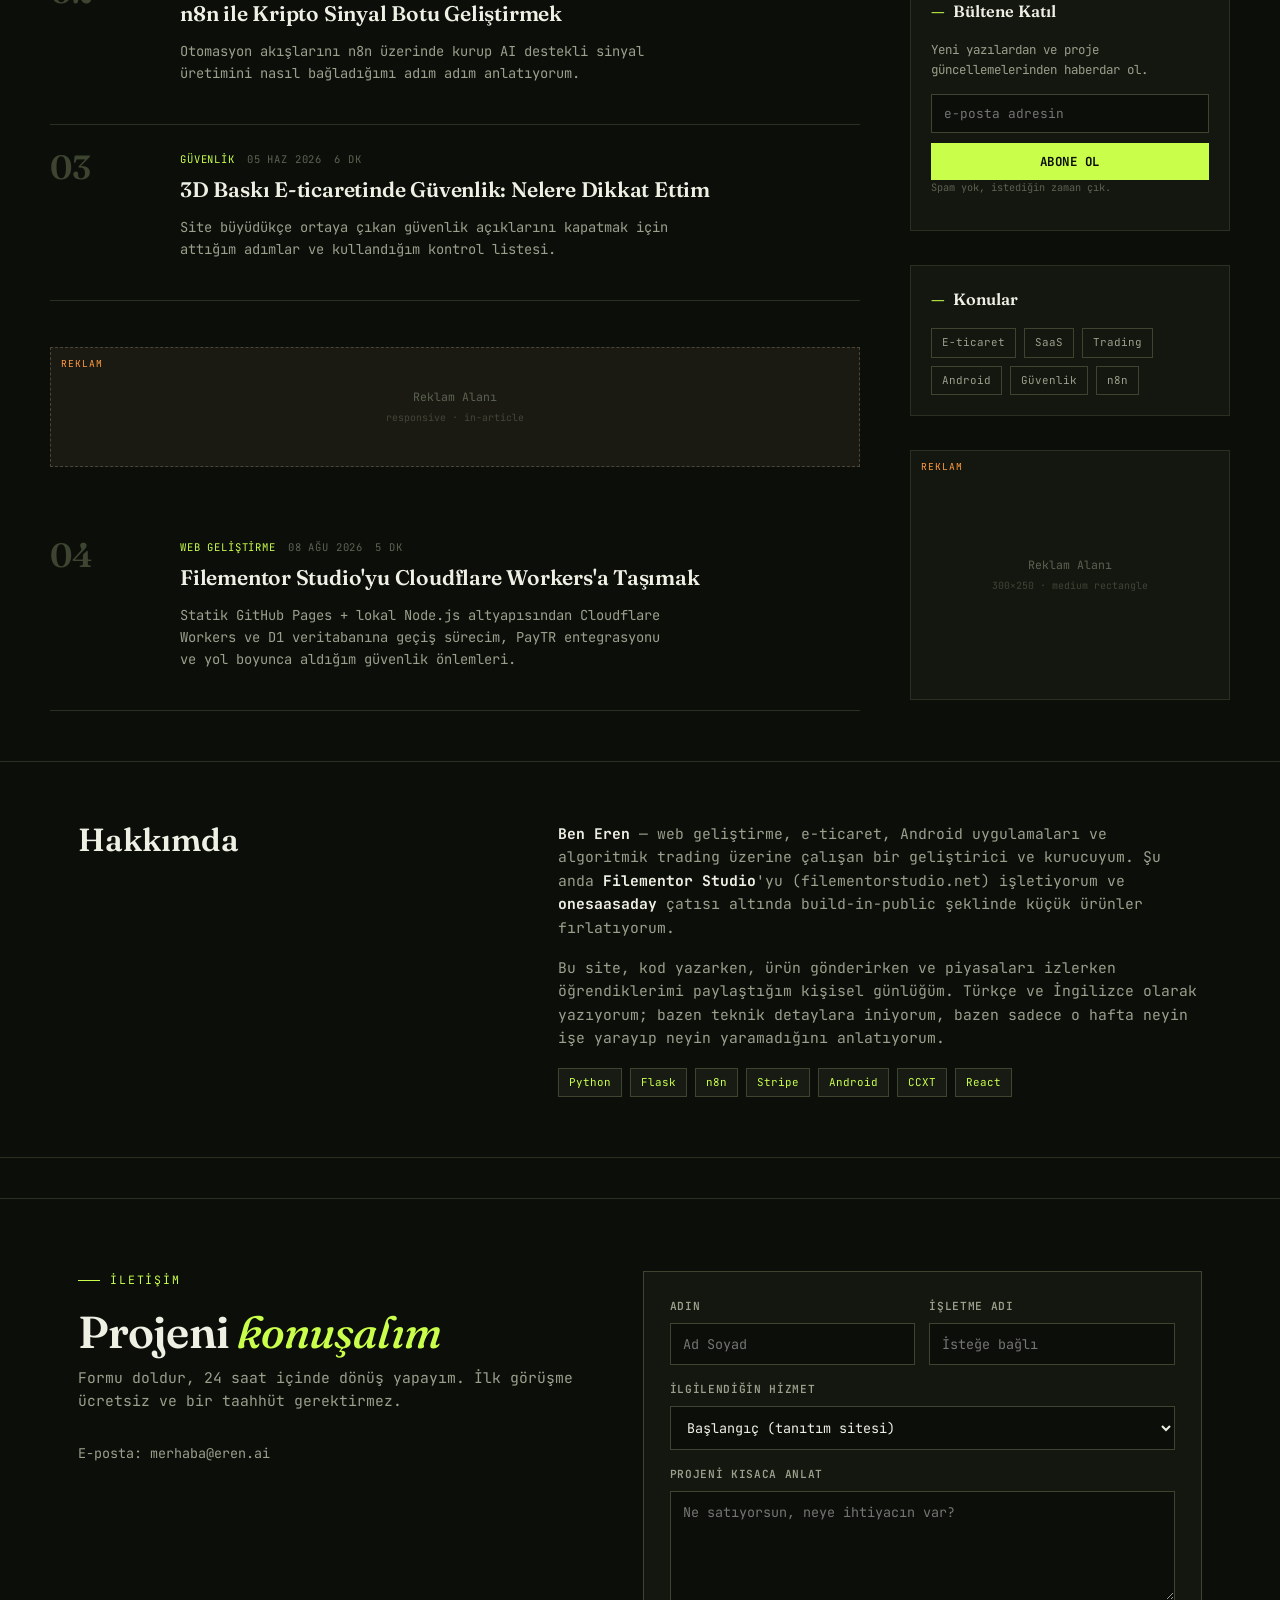
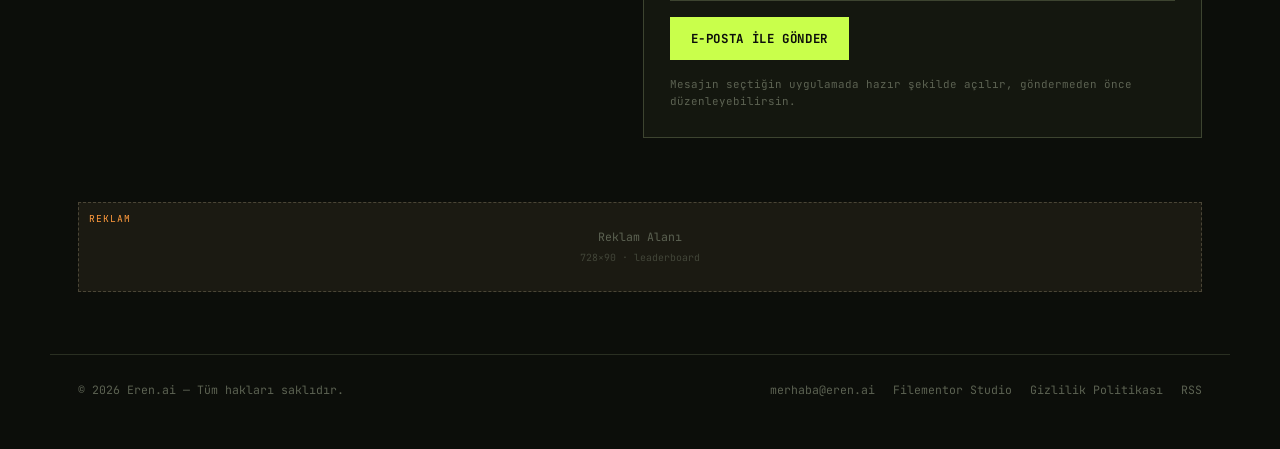
==== commit 7e929791: "Add files via upload" ====
--- a/index.html
+++ b/index.html
@@ -3,8 +3,8 @@
 <head>
 <meta charset="UTF-8">
 <meta name="viewport" content="width=device-width, initial-scale=1.0">
-<title>Eren.ai — Kod, Ticaret ve Build-in-Public Günlüğü</title>
-<meta name="description" content="Filementor Studio, onesaasaday ve algoritmik trading üzerine build-in-public günlüğü.">
+<title>Eren.ai — Web Sitesi ve Otomasyon Hizmetleri</title>
+<meta name="description" content="Küçük işletmeler için hızlı e-ticaret siteleri ve işini yürüten botlar. Web sitesi, n8n otomasyonu, pazaryeri araçları ve aylık bakım. Build-in-public günlüğü de burada.">
 <link rel="stylesheet" href="css/style.css">
 </head>
 <body>
@@ -14,10 +14,12 @@
     <a href="index.html" class="logo">EREN<span class="dot">.</span>AI <span class="tag">v1.0</span></a>
     <nav class="main-nav">
       <a href="index.html" class="active">Ana Sayfa</a>
+      <a href="#hizmetler">Hizmetler</a>
+      <a href="#paketler">Paketler</a>
       <a href="#yazilar">Yazılar</a>
       <a href="#projeler">Projeler</a>
       <a href="#hakkimda">Hakkımda</a>
-      <a href="#iletisim">İletişim</a>
+      <a href="#iletisim" class="nav-cta">Teklif Al</a>
     </nav>
     <button class="nav-toggle">☰</button>
   </div>
@@ -26,14 +28,18 @@
 <section class="hero">
   <div class="wrap hero-grid">
     <div>
-      <p class="eyebrow">build-in-public günlüğü</p>
-      <h1 class="hero-title">Kod yazıyorum,<br><em>ürün</em> gönderiyorum,<br>hepsini burada anlatıyorum.</h1>
+      <p class="eyebrow">web sitesi + otomasyon</p>
+      <h1 class="hero-title">İşletmen için <em>site</em> kuruyorum,<br>işini yürüten <em>botlar</em><br>yazıyorum.</h1>
       <p class="hero-desc">
-        Merhaba, ben Eren. Filementor Studio'yu (3D baskı e-ticareti) işletiyor, onesaasaday
-        çatısı altında her gün küçük SaaS ürünleri fırlatıyor ve boş zamanlarımda algoritmik
-        trading botları geliştiriyorum. Bu günlük; kararlarımın, hatalarımın ve öğrendiklerimin
-        ham hâli.
+        Merhaba, ben Eren. Filementor Studio'yu (3D baskı e-ticareti) kendim kurup işletiyorum;
+        aynı tecrübeyle küçük işletmelere hızlı e-ticaret siteleri ve sipariş, stok, bildirim
+        gibi tekrar eden işleri otomatikleştiren botlar yapıyorum. Çalışırken öğrendiklerimi
+        de bu günlükte paylaşıyorum.
       </p>
+      <div class="hero-cta">
+        <a href="#iletisim" class="btn btn-primary">Ücretsiz Ön Görüşme</a>
+        <a href="#paketler" class="btn btn-ghost">Paketleri Gör</a>
+      </div>
       <div class="hero-stats">
         <div class="stat"><b>40+</b><span>SaaS Denemesi</span></div>
         <div class="stat"><b>3</b><span>Aktif Proje</span></div>
@@ -45,10 +51,108 @@
       <div class="handle">Yazan: <b>Eren</b> — Geliştirici &amp; Kurucu</div>
       <div class="social-row">
         <a href="#" target="_blank" rel="noopener">X / Twitter</a>
-        <a href="#" target="_blank" rel="noopener">GitHub</a>
+        <a href="https://github.com/Erenka123654" target="_blank" rel="noopener">GitHub</a>
         <a href="#" target="_blank" rel="noopener">LinkedIn</a>
       </div>
     </div>
+  </div>
+</section>
+
+<!-- ============ HİZMETLER ============ -->
+<section class="svc-section" id="hizmetler">
+  <div class="wrap">
+    <div class="section-head">
+      <h2>Hizmetler</h2>
+      <span class="count">04 kalem</span>
+    </div>
+    <p class="svc-lead">Siteyi kurup arkasındaki işleri de otomatikleştirebildiğim için ayrı ayrı kişilerle uğraşman gerekmez.</p>
+    <div class="svc-grid">
+      <article class="svc-card">
+        <div class="svc-num">01</div>
+        <h3>Web Sitesi</h3>
+        <p>Markanı yansıtan, hızlı ve mobil uyumlu kurumsal ve tanıtım siteleri.</p>
+        <ul><li>Özgün tasarım</li><li>Temel SEO ayarları</li><li>Hızlı yüklenme</li></ul>
+      </article>
+      <article class="svc-card">
+        <div class="svc-num">02</div>
+        <h3>E-ticaret</h3>
+        <p>Ürün, sepet, ödeme ve yönetim paneliyle satışa hazır online mağaza.</p>
+        <ul><li>Ödeme entegrasyonu</li><li>Sipariş yönetim paneli</li><li>Güvenlik odaklı kurulum</li></ul>
+      </article>
+      <article class="svc-card">
+        <div class="svc-num">03</div>
+        <h3>Bot ve Otomasyon</h3>
+        <p>n8n ile sipariş bildirimi, stok takibi, WhatsApp ve Telegram botları.</p>
+        <ul><li>Tekrar eden işleri otomatiğe alma</li><li>Anlık bildirimler</li><li>Yapay zeka destekli akışlar</li></ul>
+      </article>
+      <article class="svc-card">
+        <div class="svc-num">04</div>
+        <h3>Pazaryeri Araçları</h3>
+        <p>Trendyol, Hepsiburada ve N11 satıcıları için kâr, stok ve sipariş takip panelleri.</p>
+        <ul><li>Net kâr hesaplama</li><li>Çoklu mağaza özeti</li><li>Özel raporlar</li></ul>
+      </article>
+    </div>
+  </div>
+</section>
+
+<!-- ============ SÜREÇ ============ -->
+<section class="proc-section" id="surec">
+  <div class="wrap">
+    <div class="section-head">
+      <h2>Nasıl çalışıyorum?</h2>
+      <span class="count">03 adım</span>
+    </div>
+    <div class="proc-grid">
+      <div class="proc-step"><b>01</b><h3>Ön görüşme</h3><p>İşini ve hedeflerini dinlerim. Görüşme ücretsiz. Sonunda net kapsam ve fiyat teklifi alırsın.</p></div>
+      <div class="proc-step"><b>02</b><h3>Tasarım ve geliştirme</h3><p>İşi aşamalara bölerim. Her aşamada ilerlemeyi görür, geri bildirim verirsin.</p></div>
+      <div class="proc-step"><b>03</b><h3>Yayın ve destek</h3><p>Siten yayına alınır, kullanımı anlatılır. İstersen aylık bakım paketiyle güncelleme ve güvenliği ben üstlenirim.</p></div>
+    </div>
+  </div>
+</section>
+
+<!-- ============ PAKETLER ============ -->
+<section class="price-section" id="paketler">
+  <div class="wrap">
+    <div class="section-head">
+      <h2>Paketler</h2>
+      <div class="cur-toggle" role="group" aria-label="Para birimi">
+        <button type="button" class="on" data-cur="try">TL</button>
+        <button type="button" data-cur="usd">USD</button>
+      </div>
+    </div>
+    <p class="svc-lead">Fiyatlar başlangıç değerleridir. Kesin teklif, ön görüşmeden sonra ihtiyacına göre netleşir.</p>
+    <div class="plan-grid">
+      <article class="plan-card">
+        <h3>Başlangıç</h3>
+        <div class="plan-price"><span data-try="8.000 TL" data-usd="$300">8.000 TL</span><small>'den</small></div>
+        <div class="plan-note">Tek seferlik</div>
+        <ul><li>Tanıtım / katalog sitesi</li><li>Mobil uyumlu tasarım</li><li>Temel SEO</li><li>İletişim formu</li></ul>
+        <a href="#iletisim" class="btn btn-ghost" data-plan="0">Teklif Al</a>
+      </article>
+      <article class="plan-card plan-pop">
+        <span class="plan-badge">EN ÇOK TERCİH EDİLEN</span>
+        <h3>Standart</h3>
+        <div class="plan-price"><span data-try="20.000 TL" data-usd="$800">20.000 TL</span><small>'den</small></div>
+        <div class="plan-note">Tek seferlik</div>
+        <ul><li>Tam e-ticaret sitesi</li><li>Ödeme entegrasyonu</li><li>Yönetim paneli</li><li>Ürün ve sipariş yönetimi</li></ul>
+        <a href="#iletisim" class="btn btn-primary" data-plan="1">Teklif Al</a>
+      </article>
+      <article class="plan-card">
+        <h3>Otomasyon</h3>
+        <div class="plan-price"><span data-try="5.000 TL" data-usd="$250">5.000 TL</span><small>'den</small></div>
+        <div class="plan-note">Süreç başına</div>
+        <ul><li>n8n tabanlı otomasyon</li><li>Sipariş, stok, bildirim akışı</li><li>WhatsApp / Telegram / e-posta</li><li>Kurulum ve test</li></ul>
+        <a href="#iletisim" class="btn btn-ghost" data-plan="2">Teklif Al</a>
+      </article>
+      <article class="plan-card">
+        <h3>Aylık Bakım</h3>
+        <div class="plan-price"><span data-try="1.500 TL" data-usd="$75">1.500 TL</span><small>/ ay'dan</small></div>
+        <div class="plan-note">Aylık abonelik</div>
+        <ul><li>Güncelleme ve güvenlik</li><li>Küçük değişiklikler</li><li>Yedekleme ve izleme</li><li>Öncelikli destek</li></ul>
+        <a href="#iletisim" class="btn btn-ghost" data-plan="3">Teklif Al</a>
+      </article>
+    </div>
+    <p class="fine-print">Alan adı, barındırma ve ödeme sağlayıcı komisyonları gibi üçüncü taraf giderler fiyatlara dahil değildir.</p>
   </div>
 </section>
 
@@ -204,6 +308,42 @@
   </div>
 </section>
 
+<!-- ============ İLETİŞİM / TEKLİF FORMU ============ -->
+<section class="contact-section" id="iletisim">
+  <div class="wrap contact-grid">
+    <div>
+      <p class="eyebrow">iletişim</p>
+      <h2 class="contact-title">Projeni <em>konuşalım</em></h2>
+      <p class="svc-lead">Formu doldur, 24 saat içinde dönüş yapayım. İlk görüşme ücretsiz ve bir taahhüt gerektirmez.</p>
+      <div class="contact-links">
+        <a id="mailLink" href="mailto:merhaba@eren.ai">E-posta: <span id="mailText">merhaba@eren.ai</span></a>
+        <a id="waLink" href="#" target="_blank" rel="noopener" hidden>WhatsApp ile yaz</a>
+      </div>
+    </div>
+    <form class="contact-form" id="quoteForm" novalidate>
+      <div class="form-row2">
+        <label>Adın<input id="f-name" type="text" placeholder="Ad Soyad" required autocomplete="name"></label>
+        <label>İşletme adı<input id="f-biz" type="text" placeholder="İsteğe bağlı" autocomplete="organization"></label>
+      </div>
+      <label>İlgilendiğin hizmet
+        <select id="f-plan">
+          <option>Başlangıç (tanıtım sitesi)</option>
+          <option>Standart (e-ticaret sitesi)</option>
+          <option>Otomasyon (bot / n8n)</option>
+          <option>Aylık Bakım</option>
+          <option>Emin değilim, danışmak istiyorum</option>
+        </select>
+      </label>
+      <label>Projeni kısaca anlat<textarea id="f-msg" placeholder="Ne satıyorsun, neye ihtiyacın var?" required></textarea></label>
+      <div class="form-actions">
+        <button type="button" class="btn btn-primary" id="sendMail">E-posta ile Gönder</button>
+        <button type="button" class="btn btn-ghost" id="sendWa" hidden>WhatsApp ile Gönder</button>
+      </div>
+      <p class="form-hint" id="formHint">Mesajın seçtiğin uygulamada hazır şekilde açılır, göndermeden önce düzenleyebilirsin.</p>
+    </form>
+  </div>
+</section>
+
 <!-- ============ FOOTER AD ============ -->
 <div class="wrap" style="padding-top:40px;">
   <div class="ad-slot ad-footer" id="ad-slot-footer">
@@ -213,7 +353,7 @@
   </div>
 </div>
 
-<footer id="iletisim">
+<footer id="footer">
   <div class="wrap footer-grid">
     <div>© 2026 Eren.ai — Tüm hakları saklıdır.</div>
     <div class="flinks">
--- a/css/style.css
+++ b/css/style.css
@@ -301,8 +301,99 @@
 .footer-grid .flinks{ display:flex; gap:18px; }
 .footer-grid a:hover{ color: var(--lime); }
 
+/* -------------------- buttons + nav cta -------------------- */
+.btn{
+  display:inline-flex; align-items:center; justify-content:center; gap:8px;
+  padding: 12px 20px; font-family: var(--mono); font-size:.78rem; font-weight:700;
+  letter-spacing:.05em; text-transform:uppercase; cursor:pointer;
+  border:1px solid transparent; transition: background .15s, color .15s, border-color .15s, transform .15s;
+}
+.btn:hover{ transform: translateY(-1px); }
+.btn-primary{ background: var(--lime); color:#0c0e0a; }
+.btn-primary:hover{ background: var(--amber); }
+.btn-ghost{ background: transparent; color: var(--ink); border-color: var(--line-bright); }
+.btn-ghost:hover{ color: var(--lime); border-color: var(--lime-dim); }
+.btn[hidden]{ display:none; }
+.btn:focus-visible, input:focus-visible, select:focus-visible, textarea:focus-visible{ outline:2px solid var(--lime); outline-offset:2px; }
+nav.main-nav a.nav-cta{
+  background: var(--lime); color:#0c0e0a; padding: 8px 14px; font-weight:700;
+}
+nav.main-nav a.nav-cta:hover{ background: var(--amber); color:#0c0e0a; }
+.hero-cta{ display:flex; gap:12px; flex-wrap:wrap; margin: 0 0 34px; }
+
+/* -------------------- services / process / pricing -------------------- */
+.svc-section, .proc-section, .price-section{ padding: 64px 0 8px; }
+.proc-section, .price-section{ padding-top: 56px; }
+.svc-lead{ color: var(--ink-dim); font-size:.92rem; max-width: 62ch; margin: -6px 0 30px; }
+.svc-grid{ display:grid; grid-template-columns: repeat(4, 1fr); gap: 18px; }
+.svc-card, .plan-card{
+  border:1px solid var(--line); background: var(--bg-card); padding: 24px;
+  transition: border-color .2s, transform .2s; position:relative;
+}
+.svc-card:hover, .plan-card:hover{ border-color: var(--line-bright); transform: translateY(-2px); }
+.svc-num{ font-family: var(--serif); font-size:1.6rem; color: var(--line-bright); font-weight:600; line-height:1; margin-bottom:14px; }
+.svc-card:hover .svc-num{ color: var(--lime-dim); }
+.svc-card h3, .plan-card h3, .proc-step h3{ font-family: var(--serif); font-size:1.18rem; font-weight:600; margin: 0 0 8px; letter-spacing:-.01em; }
+.svc-card p{ color: var(--ink-dim); font-size:.82rem; margin: 0 0 14px; }
+.svc-card ul, .plan-card ul{ list-style:none; margin:0; padding:0; display:grid; gap:7px; }
+.svc-card li, .plan-card li{ color: var(--ink-dim); font-size:.76rem; padding-left:20px; position:relative; }
+.svc-card li::before, .plan-card li::before{ content:"✓"; position:absolute; left:0; color: var(--lime); font-weight:700; }
+
+.proc-grid{ display:grid; grid-template-columns: repeat(3, 1fr); gap: 18px; }
+.proc-step{ border-top:2px solid var(--lime-dim); padding: 18px 4px 0; }
+.proc-step b{ font-family: var(--mono); font-size:.72rem; color: var(--lime); letter-spacing:.12em; display:block; margin-bottom:10px; }
+.proc-step p{ color: var(--ink-dim); font-size:.84rem; margin:0; max-width: 40ch; }
+
+.cur-toggle{ display:inline-flex; border:1px solid var(--line-bright); }
+.cur-toggle button{
+  background:none; border:0; color: var(--ink-dim); padding: 6px 14px; cursor:pointer;
+  font-family: var(--mono); font-size:.7rem; font-weight:700; letter-spacing:.06em;
+}
+.cur-toggle button.on{ background: var(--lime); color:#0c0e0a; }
+.plan-grid{ display:grid; grid-template-columns: repeat(4, 1fr); gap: 18px; }
+.plan-card{ display:flex; flex-direction:column; }
+.plan-card ul{ margin-bottom: 22px; }
+.plan-card .btn{ margin-top:auto; }
+.plan-pop{ border-color: var(--lime-dim); background: linear-gradient(180deg, #1c2314, var(--bg-card)); }
+.plan-badge{
+  position:absolute; top:-11px; left:20px; background: var(--lime); color:#0c0e0a;
+  font-size:.58rem; font-weight:700; padding:3px 9px; letter-spacing:.08em;
+}
+.plan-price{ font-family: var(--serif); font-size:2rem; font-weight:600; letter-spacing:-.02em; margin: 6px 0 2px; }
+.plan-price small{ font-family: var(--mono); font-size:.72rem; font-weight:500; color: var(--ink-faint); margin-left:4px; }
+.plan-note{ color: var(--ink-faint); font-size:.68rem; text-transform:uppercase; letter-spacing:.08em; margin-bottom:16px; }
+.fine-print{ color: var(--ink-faint); font-size:.7rem; margin: 22px 0 0; }
+
+/* -------------------- contact -------------------- */
+.contact-section{ padding: 72px 0 24px; border-top:1px solid var(--line); margin-top: 40px; }
+.contact-grid{ display:grid; grid-template-columns: 1fr 1.1fr; gap: 56px; align-items:start; }
+.contact-title{ font-family: var(--serif); font-weight:600; font-size: clamp(2rem, 3.6vw, 2.8rem); line-height:1.08; letter-spacing:-.02em; margin: 0 0 16px; }
+.contact-title em{ color: var(--lime); font-style:italic; font-weight:500; }
+.contact-links{ display:grid; gap:12px; margin-top: 8px; font-size:.84rem; }
+.contact-links a{ color: var(--ink-dim); }
+.contact-links a:hover{ color: var(--lime); }
+.contact-links a[hidden]{ display:none; }
+.contact-form{ border:1px solid var(--line-bright); background: var(--bg-raised); padding: 26px; display:grid; gap:16px; }
+.contact-form label{ display:grid; gap:7px; font-size:.7rem; font-weight:600; letter-spacing:.06em; text-transform:uppercase; color: var(--ink-dim); }
+.contact-form input, .contact-form select, .contact-form textarea{
+  background: var(--bg); border:1px solid var(--line-bright); color: var(--ink);
+  padding: 11px 12px; font-family: var(--mono); font-size:.84rem; width:100%; text-transform:none; letter-spacing:0;
+}
+.contact-form input:focus, .contact-form select:focus, .contact-form textarea:focus{ outline:none; border-color: var(--lime); }
+.contact-form textarea{ min-height:110px; resize:vertical; }
+.form-row2{ display:grid; grid-template-columns: 1fr 1fr; gap:14px; }
+.form-actions{ display:flex; gap:12px; flex-wrap:wrap; }
+.form-hint{ font-size:.68rem; color: var(--ink-faint); margin:0; }
+.form-hint.err{ color: var(--amber); }
+
 /* -------------------- responsive -------------------- */
+@media (max-width: 1040px){
+  .svc-grid, .plan-grid{ grid-template-columns: repeat(2, 1fr); }
+}
 @media (max-width: 880px){
+  .proc-grid{ grid-template-columns: 1fr; }
+  .contact-grid{ grid-template-columns: 1fr; gap: 32px; }
+  .form-row2{ grid-template-columns: 1fr; }
   .hero-grid{ grid-template-columns: 1fr; }
   .content-grid{ grid-template-columns: 1fr; }
   .about-grid{ grid-template-columns: 1fr; }
@@ -311,3 +402,7 @@
   .post-card{ grid-template-columns: 60px 1fr; }
   .post-card .pnum{ font-size:1.3rem; }
 }
+@media (max-width: 600px){
+  .svc-grid, .plan-grid{ grid-template-columns: 1fr; }
+  .wrap{ padding: 0 20px; }
+}
